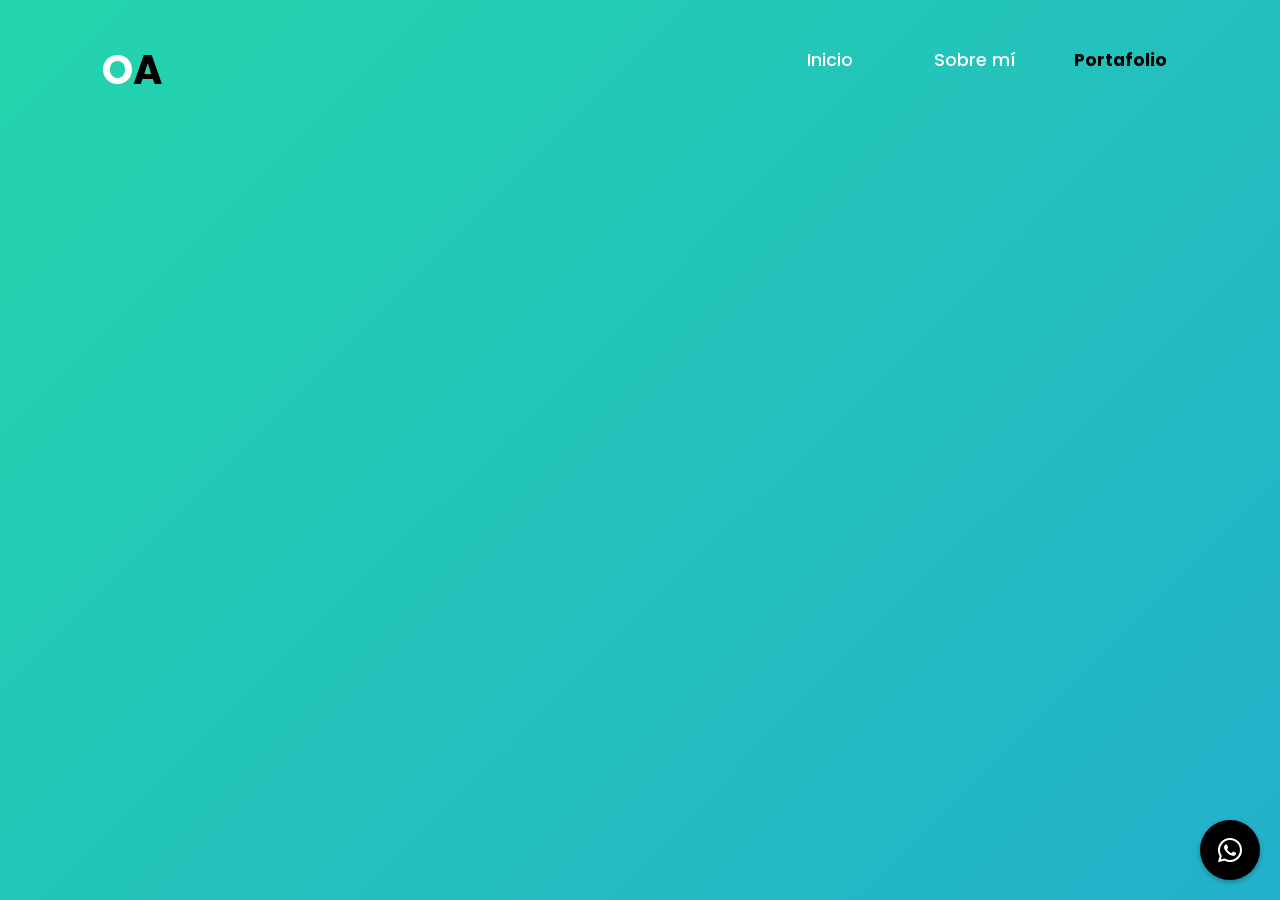
==== proyectos.html @ 76e5c549 "Update proyectos.html" ====
<!DOCTYPE html>
<html lang="es">
<head>
    <meta charset="UTF-8">
    <meta name="viewport" content="width=device-width, initial-scale=1.0">
    <title>Osmel Alcina - Portafolio</title>
    <link rel="stylesheet" href="style.css">
    <link href="https://fonts.googleapis.com/css2?family=Poppins:wght@300;400;600;700&display=swap" rel="stylesheet">
    <link rel="stylesheet" href="https://cdn.jsdelivr.net/npm/bootstrap-icons@1.10.5/font/bootstrap-icons.css">
</head>
<body>

    <header class="header">
        <div class="logo">
            <span>O</span>A
        </div>
    
        
    <div class="menu-container">
    <input type="checkbox" id="menu-toggle" class="menu-checkbox">
    
    <label for="menu-toggle" class="hamburger-button">
        <span></span>
        <span></span>
        <span></span>
    </label>

    <nav class="nav">
        <a href="index.html" class="nav-link">Inicio</a>
        <a href="sobre_mi.html" class="nav-link">Sobre mí</a>
        <a href="proyectos.html" class="nav-link active">Portafolio</a>
    </nav>
    </div>

    </header>


<main class="hero-container">
        
<section id="proyectos" >
 
<div class="wrapper">

<div class="media">
<div class="layer">
    <a href="proyectos/desarrollo_web.html" class="enlace hover-underline"> <h2>Desarrollo Web</h2> </a>
  </div>
<img src="images/wordpress.webp" alt="" />
</div>

<div class="media">
<div class="layer">
    <a href="proyectos/redes_sociales.html" class="enlace hover-underline"> <h2>Diseño para redes sociales</h2> </a>
  </div>
<img src="images/social_media.webp" alt="" />
</div>

<div class="media">
<div class="layer">
    <a href="proyectos/flyers_mas.html" class="enlace hover-underline"> <h2>Flyers y más</h2> </a>
  </div>
<img src="images/mas.webp" alt="" />
</div>

</div> 

  
</section>

<a href="https://wa.me/+584128976335?text=¡Hola! Me gustaría ponerme en contacto contigo para recibir más detalles. ¡Gracias!" target=”_blank” class="whatsapp-btn">
  <i class="bi bi-whatsapp"></i>
</a>


</main>

</body>
</html>
---- style.css ----
/* Reseteo básico de estilos */
* {
    margin: 0;
    padding: 0;
    box-sizing: border-box;
}

body {
    font-family: 'Poppins', sans-serif;
    color: #ffffff;
    min-height: 90vh;
    display: flex;
    flex-direction: column;
    overflow-x: hidden;
}

body {
  background: linear-gradient(-45deg, #ee7752, #e73c7e, #23a6d5, #23d5ab);
  background-size: 400% 400%;
  animation: gradient 15s ease infinite;
  height: max-content;
}

@keyframes gradient {
  0% {
    background-position: 0% 50%;
  }
  50% {
    background-position: 100% 50%;
  }
  100% {
    background-position: 0% 50%;
  }
}




/* --- ENCABEZADO Y NAVEGACIÓN (CON EFECTO ANIMADO) --- */
.header {
    display: flex;
    justify-content: space-between;
    align-items: center;
    padding: 40px 8%;
    width: 100%;
}

.logo {
    font-size: 2.5rem;
    font-weight: 700;
    color: #000000; 
}

.logo span {
    color: #ffffff; 
}

.logo:hover {
  animation: shake 0.8s cubic-bezier(.36,.07,.19,.97) both;
  
}

@keyframes shake {
  10%, 90% {
    transform: translate3d(-1px, 0, 0);
  }
  
  20%, 80% {
    transform: translate3d(2px, 0, 0);
  }

  30%, 50%, 70% {
    transform: translate3d(-4px, 0, 0);
  }

  40%, 60% {
    transform: translate3d(4px, 0, 0);
  }
}

.efecto_rebote:hover{
  animation: shake 0.8s cubic-bezier(.36,.07,.19,.97) both;
}


.nav {
    display: flex;
    gap: 20px;
}

/* Estilos base del enlace adaptados para el efecto */
.nav-link {
    color: #ffffff;
    text-decoration: none;
    font-weight: 500;
    font-size: 1.1rem;
    
    /* Ajustes necesarios para contener el SVG correctamente */
    display: inline-block;
    width: 115px;          /* Ancho fijo similar al del efecto original */
    height: 55px;          /* Altura para que el SVG se ubique abajo sin pisar el texto */
    text-align: center;
    line-height: 35px;     /* Centra verticalmente el texto dentro de la cajita */
    
    /* Transición suave para el color del texto */
    transition: color 0.45s ease, background-position-x 0.9s linear; 
}

/* Estado Hover: Aplica el fondo SVG y la animación */
.nav-link:hover {
    color: #000000; /* Cambia a negro al pasar el cursor para contrastar con tu diseño */
    background: url("[data-uri]%0D%0AIGlkPSJMYXllcl8xIiB4bWxucz0iaHR0cDovL3d3dy53My5vcmcvMjAwMC9zdmciIHhtbG5zOnhs%0D%0AaW5rPSJodHRwOi8vd3d3LnczLm9yZy8xOTk5L3hsaW5rIiB4PSIwcHgiIHk9IjBweCIKCSB3aWR0%0D%0AaD0iMzkwcHgiIGhlaWdodD0iNTBweCIgdmlld0JveD0iMCAwIDM5MCA1MCIgZW5hYmxlLWJhY2tn%0D%0Acm91bmQ9Im5ldyAwIDAgMzkwIDUwIiB4bWw6c3BhY2U9InByZXNlcnZlIj4KPHBhdGggZmlsbD0i%0D%0Abm9uZSIgc3Ryb2tlPSIjMDAwMDAwIiBzdHJva2Utd2lkdGg9IjEuNSIgc3Ryb2tlLW1pdGVybGlt%0D%0AaXQ9IjEwIiBkPSJNMCw0Ny41ODVjMCwwLDk3LjUsMCwxMzAsMAoJYzEzLjc1LDAsMjguNzQtMzgu%0D%0ANzc4LDQ2LjE2OC0xOS40MTZDMTkyLjY2OSw0Ni41LDI0My42MDMsNDcuNTg1LDI2MCw0Ny41ODVj%0D%0AMzEuODIxLDAsMTMwLDAsMTMwLDAiLz4KPC9zdmc+Cg==");
    background-repeat: no-repeat;
    background-position: bottom center; /* Asegura que la línea quede abajo del texto */
    animation: line 1s forwards;
}

/* Animación del trazado de la línea */
@keyframes line {
  0% {
    background-position-x: 390px;
  }
  100% {
    /* Mantiene la línea en su posición final al terminar la animación */
    background-position-x: center; 
  }
}

.nav-link.active {
    color: #030303; /* Color amarillo brillante (cámbialo por tu color de marca) */
    font-weight: 700; /* Un poco más gruesa la letra */
}


/* --- menu moviles --- */

/* ==========================================================================
   Estilos Base / Escritorio (Se mantiene tu diseño original)
   ========================================================================== */
.menu-container {
    position: relative;
    display: flex;
    align-items: center;
}

/* Ocultamos el checkbox y el botón en pantallas grandes */
.menu-checkbox {
    display: none;
}

.hamburger-button {
    display: none;
    flex-direction: column;
    justify-content: space-between;
    width: 30px;
    height: 21px;
    cursor: pointer;
    z-index: 1010;
}


/* Las tres líneas de la hamburguesa */
.hamburger-button span {
    width: 100%;
    height: 3px;
    background-color: #ffffff; /* Color blanco original de tus enlaces */
    border-radius: 3px;
    transition: all 0.3s ease;
}

.hamburger-button:hover span {
    background-color: #000000; /* Reemplaza esto por el color que desees para el hover */
}

/* Tu configuración original de navegación */
.nav {
    display: flex;
    gap: 30px; 
}

.nav-link {
    color: #ffffff;
    text-decoration: none;
    font-weight: 500;
    font-size: 1.1rem;
    transition: opacity 0.3s ease;
}

.nav-link:hover {
    opacity: 0.8;
}

/* ==========================================================================
   Responsive: Activación del Menú Hamburguesa en Móviles (Menos de 768px)
   ========================================================================== */
@media screen and (max-width: 768px) {
    /* Mostramos el botón hamburguesa */
    .hamburger-button {
        display: flex;
    }

    /* Convertimos el menú en una cortina desplegable de pantalla completa */
    .nav {
        position: fixed;
        top: 0;
        right: -100%; /* Oculto completamente a la derecha */
        width: 100%;
        height: 100vh;
        background-color: oklch(71.695% 0.17579 53.947 / 0.95); /* Fondo oscuro semitransparente */
        flex-direction: column;
        justify-content: center;
        align-items: center;
        gap: 40px; /* Más espacio entre opciones en móvil */
        transition: right 0.4s ease;
        z-index: 1000;
    }

    .nav-link {
        font-size: 1.5rem; /* Enlaces más grandes para pantallas táctiles */
    }

    /* TRUCO CSS: Cuando el checkbox esté marcado (~ selecciona al hermano .nav) */
    .menu-checkbox:checked ~ .nav {
        right: 0; /* Desplaza el menú hacia adentro de la pantalla */
    }

    /* ANIMACIÓN DE LA HAMBURGUESA (Se transforma en una "X" al abrirse) */
    .menu-checkbox:checked ~ .hamburger-button span:nth-child(1) {
        transform: translateY(9px) rotate(45deg);
    }

    .menu-checkbox:checked ~ .hamburger-button span:nth-child(2) {
        opacity: 0; /* Oculta la línea del medio */
    }

    .menu-checkbox:checked ~ .hamburger-button span:nth-child(3) {
        transform: translateY(-9px) rotate(-45deg);
    }
}





/* --- SECCIÓN HERO (CONTENIDO PRINCIPAL) --- */
.hero-container {
    display: flex;
    align-items: center;
    justify-content: space-between;
    padding: 0 8% 50px 8%;
    flex: 1; /* Ocupa el espacio restante de la pantalla */
    gap: 40px;
    margin: 0 auto;
}

/* Bloque de texto izquierdo */
.hero-content {
    max-width: 550px;
}

.hero-title {
    font-size: 3.5rem;
    font-weight: 400; /* "Osmel" es más delgado */
    margin-bottom: 5px;
    line-height: 1.1;
    text-align: center;
}

.hero-title .bold-text {
    font-weight: 700; /* "Alcina" es en negrita */
    color: #000000;  /* "Alcina" es de color negro */
}


.hero-subtitle {
    font-size: 2rem;
    font-weight: 400;
    color: #000000; /* Subtítulo en negro */
    margin-bottom: 25px;
    text-align: center;
}

.hero-description {
    font-size: 1.05rem;
    line-height: 1.6;
    margin-bottom: 35px;
    font-weight: 300;
    text-align: center; /* En tu diseño, este párrafo está centrado */
}

/* Botón de descarga */
.btn-download {
    display: inline-block;
    background-color: #000000;
    color: #ffffff;
    text-decoration: none;
    padding: 14px 45px;
    border-radius: 50px; /* Bordes completamente redondeados */
    font-weight: 600;
    font-size: 1.1rem;
    transition: transform 0.2s ease, background-color 0.2s ease;
    display: block;
    margin: 0 auto;
    width: max-content; /* Se ajusta al tamaño del texto */
}

.btn-download:hover {
    background-color: #222222;
    transform: scale(1.05);
}

/* Bloque de imagen derecho------------------------------------------------------------------------------------- */

/* --- CONTENEDOR DE LA IMAGEN CON EFECTO DE CUADRANTES --- */
.hero-image-container {
    display: flex;
    justify-content: center;
    align-items: center;
    flex: 1;
}

.image-circle {
    position: relative; /* Necesario para posicionar los cuadrantes de forma absoluta */
    width: 512px;
    height: 512px;
    border-radius: 50%;
    border: 6px solid #ffffff; /* Borde blanco grueso original */
    overflow: hidden; /* Mantiene el recorte circular perfecto incluso cuando se expanden */
    background-image: url('images/codigo_matrix.webp');
}

/* Estilos base para cada uno de los 4 cuadrantes */
.quadrant {
    position: absolute;
    width: 50%;
    height: 50%;
    /* Hace que la imagen de fondo de cada cuadrante mida el total de la esfera (500px) */
    background-size: 500px 500px; 
    background-repeat: no-repeat;
    transition: transform 0.35s ease-out; /* Transición suave al separar y regresar */
}

/* Posicionamiento y encuadre de la imagen en cada esquina */
.quadrant-1 {
    top: 0;
    left: 0;
    background-position: top left;
}

.quadrant-2 {
    top: 0;
    right: 0;
    background-position: top right;
}

.quadrant-3 {
    bottom: 0;
    left: 0;
    background-position: bottom left;
}

.quadrant-4 {
    bottom: 0;
    right: 0;
    background-position: bottom right;
}

/* --- EFECTO HOVER: Expansión controlada hacia las esquinas --- */
/* Nota: He usado un desplazamiento sutil (-12px / 12px) para que se note la división 
   pero no rompa radicalmente las facciones del rostro al pasar el cursor */

.image-circle:hover .quadrant-1 {
    transform: translate(-12px, -12px);
}

.image-circle:hover .quadrant-2 {
    transform: translate(12px, -12px);
}

.image-circle:hover .quadrant-3 {
    transform: translate(-12px, 12px);
}

.image-circle:hover .quadrant-4 {
    transform: translate(12px, 12px);
}


/* ==========================================================================
   RESPONSIVE DESIGN (Celulares y Tablets)
   ========================================================================== */

/* --- TABLETS (Pantallas menores a 992px) --- */
@media (max-width: 992px) {
    .hero-container {
        flex-direction: column-reverse; /* Imagen arriba, texto abajo */
        text-align: center;
        padding-top: 20px;
    }

    /* Reducimos el círculo a 380px */
    .image-circle {
        width: 392px;
        height: 392px;
    }

    /* ¡IMPORTANTE! Reajustamos el tamaño del fondo para que encaje en 380px */
    .quadrant {
        background-size: 380px 380px; 
    }

    /* Suavizamos el desplazamiento en tablets para que no se salga de los bordes */
    .image-circle:hover .quadrant-1 { transform: translate(-10px, -10px); }
    .image-circle:hover .quadrant-2 { transform: translate(10px, -10px); }
    .image-circle:hover .quadrant-3 { transform: translate(-10px, 10px); }
    .image-circle:hover .quadrant-4 { transform: translate(10px, 10px); }
}

/* --- CELULARES (Pantallas menores a 576px) --- */
@media (max-width: 576px) {
    /* Reducimos el círculo a un tamaño idóneo para móviles (280px) */
    .image-circle {
        width: 289px;
        height: 289px;
        border-width: 4px; /* Un borde un poco más delgado acorde al tamaño */
    }

    /* Reajustamos el tamaño del fondo al nuevo tamaño de 280px */
    .quadrant {
        background-size: 280px 280px; 
    }

    /* En celulares el hover táctil puede ser tosco; reducimos el efecto al mínimo */
    .image-circle:hover .quadrant-1 { transform: translate(-6px, -6px); }
    .image-circle:hover .quadrant-2 { transform: translate(6px, -6px); }
    .image-circle:hover .quadrant-3 { transform: translate(-6px, 6px); }
    .image-circle:hover .quadrant-4 { transform: translate(6px, 6px); }
    
    .hero-title {
        font-size: 2.5rem;
    }
    
    .hero-subtitle {
        font-size: 1.4rem;
    }
}




/* --- SECCIÓN SOBRE MÍ --- */
.about-section {
    color: #ffffff;
    padding: 80px 8%;
    display: flex;
    justify-content: center;
    align-items: center;
    width: 100%;
}

.about-container {
    max-width: 1000px; /* Limita el ancho para que la lectura sea cómoda */
    text-align: center; /* Centra todos los textos como en la imagen */
}

.about-title {
    font-size: 4.5rem; /* Tamaño grande para el título "Sobre mí" */
    font-weight: 400;
    color: #ffffff; /* "Sobre" en blanco */
    margin-bottom: 40px;
    letter-spacing: -1px;
}

.about-title .bold-text {
    font-weight: 700;
    color: #000000; /* "mí" en negro */
}

/* Contenedor de párrafos */
.about-text-content {
    display: flex;
    flex-direction: column;
    gap: 30px; /* Espaciado uniforme entre cada párrafo */
}

.about-text-content p {
    font-size: 1.15rem;
    line-height: 1.6;
    font-weight: 400;
    max-width: 900px;
    margin: 0 auto;
}

/* Resaltado para la pregunta "¿Qué hago y cómo lo hago?" */
.about-highlight {
    font-weight: 500;
    margin-top: 15px;
}

/* Negritas dentro de los pilares */
.about-text-content strong {
    font-weight: 600;
    color: #ffffff; /* Mantienen el color blanco pero con mayor grosor */
}

/* Párrafo final de cierre */
.about-footer-text {
    margin-top: 15px;
    font-weight: 400;
}

/* --- RESPONSIVE DESIGN (Ajustes para móviles) --- */
@media (max-width: 768px) {
    .about-section {
        padding: 50px 5%;
    }
    
    .about-title {
        font-size: 3rem;
        margin-bottom: 25px;
    }
    
    .about-text-content p {
        font-size: 1rem;
        line-height: 1.5;
    }
}


/* --- GALERIA PROYECTOS --- */


.wrapper {
  display: flex;
  justify-content: center;
  align-items: center;
  width: 100%;
  flex-wrap: wrap;
  gap: 40px;
}

.media {
  max-width: 500px;
  max-height: 500px;
  overflow: hidden;
  position: relative;
  display: flex;
  justify-content: center;
  align-items: center;
  border-radius: 20px 20px 20px 20px;
-moz-border-radius: 20px 20px 20px 20px;
-webkit-border-radius: 20px 20px 20px 20px;
}

.media img {
  max-width: 100%;
  height: auto;
}

.layer {
  opacity: 0;
  position: absolute;
  display: flex;
  justify-content: center;
  align-items: center;
  width: 10px;
  height: 90%;
  background: #0a0a0a;
  color: #ffffff;
  border-radius: 20px 20px 20px 20px;
-moz-border-radius: 20px 20px 20px 20px;
-webkit-border-radius: 20px 20px 20px 20px;

  transition: all 0.9s ease;
  p {
    transition: all 0.9s ease;
    transform: scale(0.1);
  }
  
}


.media:hover .layer {
  opacity: 0.8;
  width: 90%;
  transition: all 0.5s ease;
  p {
    transform: scale(1);
    transition: all 0.9s ease;
  }
}


.enlace{
color: #ffffff;
text-decoration: none;
}


.hover-underline {
  color: #ffffff;
  position: relative;
  display: inline-block;
}

.hover-underline::after,
.hover-underline::before {
  content: '';
  position: absolute;
  width: 100%;
  height: 2px;
  background: linear-gradient(to right, #ffffff, #ff7c02);
  bottom: -5px;
  left: 0;
  transform: scaleX(0);
  transform-origin: right;
  transition: transform 0.4s ease-out;
}

.hover-underline::before {
  top: -5px;
  transform-origin: left;
}

.hover-underline:hover::after,
.hover-underline:hover::before {
  transform: scaleX(1);
}


/* --- GALERIA --- */

.galeria-img{
    max-width: 1200px;
    margin: 0 auto;
    display: grid;
    grid-template-columns: repeat(3, 1fr);
    grid-template-rows: 250px;
    grid-gap: 20px;
    padding: 10px 0;
}

.box img{
    width: 100%;
    height: 100%;
    object-fit: cover;
    border-radius: 20px;
    box-shadow: 0 4px 8px 0 rgba(0, 0, 0, 0.2), 0 6px 20px 0 rgba(0, 0, 0, 0.19);
}

.box:nth-child(1){
    grid-column-start: span 2;
}

.box:nth-child(4){
    grid-column-start: span 2;
}

.box:hover{
    transform: scale(1.2); 
    transition: transform 0.3s ease;
}

@media(max-width:991px){
    .galeria-img{
        padding: 30px;
        grid-template-columns: repeat(1,1fr);
    }

    .box:nth-child(1){
    grid-column-start: span 1;
}
    
    .box:nth-child(4){
    grid-column-start: span 1;
}


}



/*Estilos generales del boton whatsapp*/
.whatsapp-btn {
  position: fixed;
  bottom: 20px;
  right: 20px;
  z-index: 9999;
  width: 60px;
  height: 60px;
  border-radius: 50%;
  background-color: #000000;
  display: flex;
  align-items: center;
  justify-content: center;
  box-shadow: 0 2px 5px rgba(0, 0, 0, 0.3);
  animation: breathe 2s ease-in-out infinite;
}

/*Estilos solo al icono whatsapp*/
.whatsapp-btn i {
  color: #fff;
  font-size: 24px;
  animation: beat 2s ease-in-out infinite;
  text-decoration: none;
}

/*Estilos con animation contorno respirando*/
@keyframes breathe {
  0% {
    box-shadow: 0 0 0 0 rgba(3, 3, 3, 0.5);
  }
  70% {
    box-shadow: 0 0 0 15px rgba(37, 211, 102, 0);
  }
  100% {
    box-shadow: 0 0 0 0 rgba(0, 0, 0, 0);
  }
}

/*Estilos de animacion del icono latiendo*/
@keyframes beat {
  0% {
    transform: scale(1);
  }
  50% {
    transform: scale(1.2);
  }
  100% {
    transform: scale(1);
  }
}
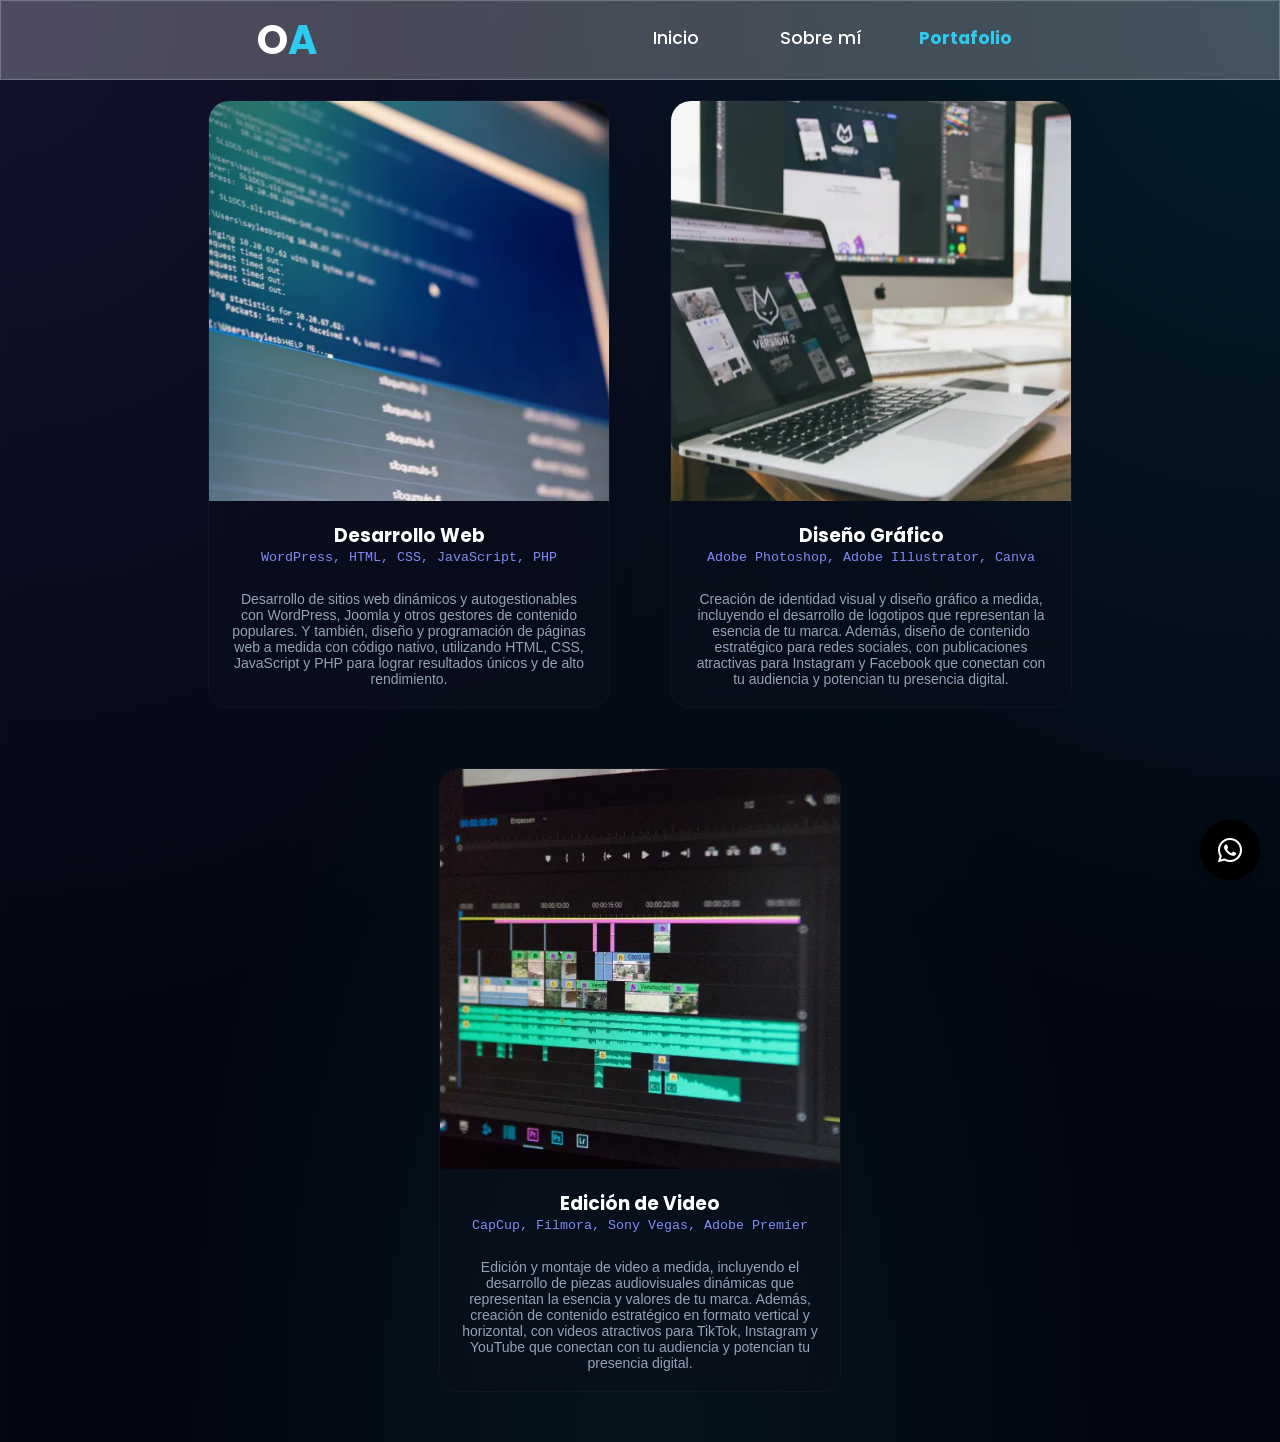
==== commit 4754e823: "Add files via upload" ====
--- a/proyectos.html
+++ b/proyectos.html
@@ -37,34 +37,97 @@
 
 <main class="hero-container">
         
-<section id="proyectos" >
+<section id="proyectos" class="wrapper" >
  
-<div class="wrapper">
 
-<div class="media">
-<div class="layer">
-    <a href="proyectos/desarrollo_web.html" class="enlace hover-underline"> <h2>Desarrollo Web</h2> </a>
+<div class="box_proyec">
+  <a href="proyectos/desarrollo_web/desarrollo_web.html" class="enlace">
+    <div class="media">
+      <div class="layer">
+          <h2 class="hover-underline">Desarrollo Web</h2>
+      </div>
+      <img src="images/desarrollo_web.webp" alt=""/>
+    </div>
+  </a>
+
+  <div class="box_inf">
+    <h3>Desarrollo Web</h3>
+    <p class="subtitulo_p"> WordPress, HTML, CSS, JavaScript, PHP  </p>
+
+    <br/>
+
+    <p class="cuadro_texto">
+     Desarrollo de sitios web dinámicos y autogestionables con WordPress,
+     Joomla y otros gestores de contenido populares.
+     Y también, diseño y programación de páginas web a medida
+     con código nativo, utilizando HTML, CSS, JavaScript y PHP para lograr
+     resultados únicos y de alto rendimiento.
+
+    </p>
   </div>
-<img src="images/wordpress.webp" alt="" />
 </div>
 
-<div class="media">
-<div class="layer">
-    <a href="proyectos/redes_sociales.html" class="enlace hover-underline"> <h2>Diseño para redes sociales</h2> </a>
+
+
+
+
+<div class="box_proyec">
+  <a href="proyectos/diseño_gráfico/diseño_gráfico.html" class="enlace">
+    <div class="media">
+      <div class="layer">
+          <h2 class="hover-underline">Diseño Gráfico</h2>
+      </div>
+      <img src="images/diseno_grafico.webp" alt=""/>
+    </div>
+  </a>
+
+  <div class="box_inf">
+    <h3>Diseño Gráfico</h3>
+    <p class="subtitulo_p"> Adobe Photoshop, Adobe Illustrator, Canva</p>
+
+    <br/>
+
+    <p class="cuadro_texto">
+     Creación de identidad visual y diseño gráfico a medida, 
+     incluyendo el desarrollo de logotipos que representan la esencia de tu marca. 
+     Además, diseño de contenido estratégico para redes sociales, con publicaciones
+     atractivas para Instagram y Facebook que conectan con tu audiencia
+     y potencian tu presencia digital.
+
+    </p>
   </div>
-<img src="images/social_media.webp" alt="" />
 </div>
 
-<div class="media">
-<div class="layer">
-    <a href="proyectos/flyers_mas.html" class="enlace hover-underline"> <h2>Flyers y más</h2> </a>
+
+<div class="box_proyec">
+  <a href="proyectos/edicion_video/edicion_video.html" class="enlace">
+    <div class="media">
+      <div class="layer">
+          <h2 class="hover-underline">Edición de Video</h2>
+      </div>
+      <img src="images/edicion_video.webp" alt=""/>
+    </div>
+  </a>
+
+  <div class="box_inf">
+    <h3>Edición de Video</h3>
+    <p class="subtitulo_p"> CapCup, Filmora, Sony Vegas, Adobe Premier</p>
+
+    <br/>
+
+    <p class="cuadro_texto">
+    Edición y montaje de video a medida, incluyendo el desarrollo de piezas audiovisuales dinámicas 
+    que representan la esencia y valores de tu marca. Además, creación de contenido estratégico en 
+    formato vertical y horizontal, con videos atractivos para TikTok, Instagram y YouTube que conectan
+    con tu audiencia y potencian tu presencia digital.    
+    </p>
   </div>
-<img src="images/mas.webp" alt="" />
 </div>
 
-</div> 
 
-  
+
+
+
 </section>
 
 <a href="https://wa.me/+584128976335?text=¡Hola! Me gustaría ponerme en contacto contigo para recibir más detalles. ¡Gracias!" target=”_blank” class="whatsapp-btn">
@@ -75,4 +138,4 @@
 </main>
 
 </body>
-</html>
+</html>
--- a/style.css
+++ b/style.css
@@ -8,17 +8,18 @@
 body {
     font-family: 'Poppins', sans-serif;
     color: #ffffff;
-    min-height: 90vh;
+    min-height: 100vh;
     display: flex;
     flex-direction: column;
     overflow-x: hidden;
 }
 
 body {
-  background: linear-gradient(-45deg, #ee7752, #e73c7e, #23a6d5, #23d5ab);
-  background-size: 400% 400%;
-  animation: gradient 15s ease infinite;
-  height: max-content;
+    
+    background-color: #030712;
+    background-image: radial-gradient(at 0% 0%, rgba(139, 92, 246, 0.12) 0px, transparent 50%), radial-gradient(at 100% 0%, rgba(6, 182, 212, 0.12) 0px, transparent 50%), radial-gradient(at 50% 100%, rgba(16, 185, 129, 0.08) 0px, transparent 50%), linear-gradient(rgba(255, 255, 255, 0.007) 1px, transparent 1px), linear-gradient(90deg, rgba(255, 255, 255, 0.007) 1px, transparent 1px);
+    background-size: 100%;
+
 }
 
 @keyframes gradient {
@@ -38,17 +39,38 @@
 
 /* --- ENCABEZADO Y NAVEGACIÓN (CON EFECTO ANIMADO) --- */
 .header {
-    display: flex;
+    
     justify-content: space-between;
     align-items: center;
-    padding: 40px 8%;
+    padding: 10px 20%;
     width: 100%;
+    height: 80px;
+    display: flex;
+    align-items: center;    /* Centra verticalmente */ 
+  
+    font-size: 1rem;
+    color:white;
+
+   background: rgba(255, 255, 255, .25);
+   -webkit-backdrop-filter: blur(5px);
+   backdrop-filter: blur(5px);
+   border: 1.5px solid rgba(209, 213, 219, 0.3);
+
+  /* position: relative; 
+   z-index: 1000; */
+
+   /* --- CAMBIOS AQUÍ --- */
+    position: fixed;   /* <--- Hace que el menú flote y no se mueva al hacer scroll */
+    top: 0;            /* <--- Lo pega firmemente al borde superior */
+    left: 0;           /* <--- Asegura que empiece desde el borde izquierdo */
+    z-index: 1000;    /* <--- Un número muy alto para que NADA (ni el canvas ni imágenes) se le pase por delante */
+
 }
 
 .logo {
     font-size: 2.5rem;
     font-weight: 700;
-    color: #000000; 
+    color: #2ECAEF; 
 }
 
 .logo span {
@@ -86,6 +108,7 @@
 .nav {
     display: flex;
     gap: 20px;
+
 }
 
 /* Estilos base del enlace adaptados para el efecto */
@@ -100,7 +123,7 @@
     width: 115px;          /* Ancho fijo similar al del efecto original */
     height: 55px;          /* Altura para que el SVG se ubique abajo sin pisar el texto */
     text-align: center;
-    line-height: 35px;     /* Centra verticalmente el texto dentro de la cajita */
+    line-height: 50px;     /* Centra verticalmente el texto dentro de la cajita */
     
     /* Transición suave para el color del texto */
     transition: color 0.45s ease, background-position-x 0.9s linear; 
@@ -108,7 +131,7 @@
 
 /* Estado Hover: Aplica el fondo SVG y la animación */
 .nav-link:hover {
-    color: #000000; /* Cambia a negro al pasar el cursor para contrastar con tu diseño */
+    color: #2ECAEF; /* Cambia a negro al pasar el cursor para contrastar con tu diseño */
     background: url("[data-uri]%0D%0AIGlkPSJMYXllcl8xIiB4bWxucz0iaHR0cDovL3d3dy53My5vcmcvMjAwMC9zdmciIHhtbG5zOnhs%0D%0AaW5rPSJodHRwOi8vd3d3LnczLm9yZy8xOTk5L3hsaW5rIiB4PSIwcHgiIHk9IjBweCIKCSB3aWR0%0D%0AaD0iMzkwcHgiIGhlaWdodD0iNTBweCIgdmlld0JveD0iMCAwIDM5MCA1MCIgZW5hYmxlLWJhY2tn%0D%0Acm91bmQ9Im5ldyAwIDAgMzkwIDUwIiB4bWw6c3BhY2U9InByZXNlcnZlIj4KPHBhdGggZmlsbD0i%0D%0Abm9uZSIgc3Ryb2tlPSIjMDAwMDAwIiBzdHJva2Utd2lkdGg9IjEuNSIgc3Ryb2tlLW1pdGVybGlt%0D%0AaXQ9IjEwIiBkPSJNMCw0Ny41ODVjMCwwLDk3LjUsMCwxMzAsMAoJYzEzLjc1LDAsMjguNzQtMzgu%0D%0ANzc4LDQ2LjE2OC0xOS40MTZDMTkyLjY2OSw0Ni41LDI0My42MDMsNDcuNTg1LDI2MCw0Ny41ODVj%0D%0AMzEuODIxLDAsMTMwLDAsMTMwLDAiLz4KPC9zdmc+Cg==");
     background-repeat: no-repeat;
     background-position: bottom center; /* Asegura que la línea quede abajo del texto */
@@ -127,12 +150,14 @@
 }
 
 .nav-link.active {
-    color: #030303; /* Color amarillo brillante (cámbialo por tu color de marca) */
+    color:#2ECAEF; /* Color amarillo brillante (cámbialo por tu color de marca) */
     font-weight: 700; /* Un poco más gruesa la letra */
+    
 }
 
 
 /* --- menu moviles --- */
+
 
 /* ==========================================================================
    Estilos Base / Escritorio (Se mantiene tu diseño original)
@@ -155,7 +180,7 @@
     width: 30px;
     height: 21px;
     cursor: pointer;
-    z-index: 1010;
+    z-index: 10005;
 }
 
 
@@ -169,7 +194,7 @@
 }
 
 .hamburger-button:hover span {
-    background-color: #000000; /* Reemplaza esto por el color que desees para el hover */
+    background-color: #2ECAEF; /* Reemplaza esto por el color que desees para el hover */
 }
 
 /* Tu configuración original de navegación */
@@ -184,16 +209,25 @@
     font-weight: 500;
     font-size: 1.1rem;
     transition: opacity 0.3s ease;
+    
 }
 
 .nav-link:hover {
-    opacity: 0.8;
+
+    color: #2ECAEF; /* Texto en celeste brillante */
+    background: url("[data-uri]");
+    background-repeat: no-repeat;
+    background-position: bottom center; 
+    animation: line 1s forwards;
+    opacity: 1;
 }
 
 /* ==========================================================================
    Responsive: Activación del Menú Hamburguesa en Móviles (Menos de 768px)
    ========================================================================== */
 @media screen and (max-width: 768px) {
+
+
     /* Mostramos el botón hamburguesa */
     .hamburger-button {
         display: flex;
@@ -206,13 +240,21 @@
         right: -100%; /* Oculto completamente a la derecha */
         width: 100%;
         height: 100vh;
-        background-color: oklch(71.695% 0.17579 53.947 / 0.95); /* Fondo oscuro semitransparente */
+       
+     background-color: rgba(0, 0, 0, 0.918);
+     -webkit-backdrop-filter: blur(5px);
+     backdrop-filter: blur(5px);
+     border: 1.5px solid rgba(209, 213, 219, 0.3);
+
+
+
+
         flex-direction: column;
         justify-content: center;
         align-items: center;
         gap: 40px; /* Más espacio entre opciones en móvil */
         transition: right 0.4s ease;
-        z-index: 1000;
+        z-index: 9999;
     }
 
     .nav-link {
@@ -237,6 +279,7 @@
         transform: translateY(-9px) rotate(-45deg);
     }
 }
+
 
 
 
@@ -251,6 +294,9 @@
     flex: 1; /* Ocupa el espacio restante de la pantalla */
     gap: 40px;
     margin: 0 auto;
+
+    /* --- AÑADE ESTO --- */
+    margin-top: 100px; /* <--- Empuja el contenido hacia abajo para que el menú fijo no lo tape */
 }
 
 /* Bloque de texto izquierdo */
@@ -258,60 +304,84 @@
     max-width: 550px;
 }
 
-.hero-title {
+.hero-title { /* Osmel */
+    font-family: Outfit, sans-serif;
+    font-weight: 800;
     font-size: 3.5rem;
-    font-weight: 400; /* "Osmel" es más delgado */
     margin-bottom: 5px;
     line-height: 1.1;
     text-align: center;
+    color: #2ECAEF;
 }
 
 .hero-title .bold-text {
     font-weight: 700; /* "Alcina" es en negrita */
-    color: #000000;  /* "Alcina" es de color negro */
+    color:#ffffff;
 }
 
 
 .hero-subtitle {
     font-size: 2rem;
+    color: #2ECAEF;
     font-weight: 400;
-    color: #000000; /* Subtítulo en negro */
     margin-bottom: 25px;
     text-align: center;
+    --tw-text-opacity: 1;
+    background-color: rgba(46, 200, 239, 0.13);
+    border-radius: 9999px;
+    border: solid 1px #2ECAEF;
+    
 }
 
 .hero-description {
-    font-size: 1.05rem;
-    line-height: 1.6;
-    margin-bottom: 35px;
+
+    font-size: 1.25rem;
+    line-height: 1.75rem;
+    --tw-text-opacity: 1;
+    color: rgb(148 163 184 / var(--tw-text-opacity, 1));
     font-weight: 300;
+    max-width: 42rem;
+    margin-top: 1.5rem;
+    margin-left: auto;
+    margin-right: auto;
+    font-family: Inter, sans-serif;
     text-align: center; /* En tu diseño, este párrafo está centrado */
 }
 
 /* Botón de descarga */
 .btn-download {
+
+    --tw-bg-opacity: 1;
+    background-color: rgb(34 211 238 / var(--tw-bg-opacity, 1));
+    box-shadow: 0 0 20px rgba(6, 182, 212, 0.3);
+    transition: all 0.3s ease;
+
+
+
     display: inline-block;
-    background-color: #000000;
-    color: #ffffff;
+    color: #000000;
     text-decoration: none;
-    padding: 14px 45px;
+    padding: 15px 45px;
     border-radius: 50px; /* Bordes completamente redondeados */
     font-weight: 600;
     font-size: 1.1rem;
     transition: transform 0.2s ease, background-color 0.2s ease;
     display: block;
     margin: 0 auto;
+    margin-top: 50px;
     width: max-content; /* Se ajusta al tamaño del texto */
 }
 
 .btn-download:hover {
-    background-color: #222222;
+    background-color: rgb(165 243 252 / var(--tw-text-opacity, 1));
     transform: scale(1.05);
+    --tw-text-opacity: 1;
 }
 
 /* Bloque de imagen derecho------------------------------------------------------------------------------------- */
 
 /* --- CONTENEDOR DE LA IMAGEN CON EFECTO DE CUADRANTES --- */
+
 .hero-image-container {
     display: flex;
     justify-content: center;
@@ -326,8 +396,10 @@
     border-radius: 50%;
     border: 6px solid #ffffff; /* Borde blanco grueso original */
     overflow: hidden; /* Mantiene el recorte circular perfecto incluso cuando se expanden */
-    background-image: url('images/codigo_matrix.webp');
-}
+
+}
+
+canvas {display:block;}
 
 /* Estilos base para cada uno de los 4 cuadrantes */
 .quadrant {
@@ -365,6 +437,7 @@
     background-position: bottom right;
 }
 
+
 /* --- EFECTO HOVER: Expansión controlada hacia las esquinas --- */
 /* Nota: He usado un desplazamiento sutil (-12px / 12px) para que se note la división 
    pero no rompa radicalmente las facciones del rostro al pasar el cursor */
@@ -456,11 +529,18 @@
     justify-content: center;
     align-items: center;
     width: 100%;
+
 }
 
 .about-container {
     max-width: 1000px; /* Limita el ancho para que la lectura sea cómoda */
     text-align: center; /* Centra todos los textos como en la imagen */
+
+    background: rgba(10, 15, 29, 0.5);
+    backdrop-filter: blur(12px);
+    -webkit-backdrop-filter: blur(12px);
+    border: 1px solid rgba(255, 255, 255, 0.03);
+    padding: 5% 5% 5% 5%;
 }
 
 .about-title {
@@ -473,7 +553,7 @@
 
 .about-title .bold-text {
     font-weight: 700;
-    color: #000000; /* "mí" en negro */
+    color: #2ECAEF; /* "mí" en negro */
 }
 
 /* Contenedor de párrafos */
@@ -536,60 +616,91 @@
   align-items: center;
   width: 100%;
   flex-wrap: wrap;
-  gap: 40px;
+  gap: 60px;
+
 }
 
 .media {
-  max-width: 500px;
-  max-height: 500px;
+  max-width: 400px;
+  max-height: 400px;
   overflow: hidden;
   position: relative;
   display: flex;
   justify-content: center;
   align-items: center;
-  border-radius: 20px 20px 20px 20px;
--moz-border-radius: 20px 20px 20px 20px;
--webkit-border-radius: 20px 20px 20px 20px;
+  border-radius: 20px 20px 0px 0px;
+}
+
+
+
+.box_proyec{
+    background: rgba(10, 15, 29, 0.5);
+    backdrop-filter: blur(12px);
+    -webkit-backdrop-filter: blur(12px);
+    border-radius: 20px 20px 20px 20px;
+    border: 1px solid rgba(255, 255, 255, 0.03);
+
+}
+
+.box_proyec:hover{
+
+    box-sizing: border-box;
+    border-width: 1px;
+    border-style: solid;
+    border-color: #2ECAEF;
+    box-shadow: 0 0 20px rgba(6, 182, 212, 0.3);
+}
+
+.box_proyec:hover h3{  
+    color: #2ECAEF;
+}
+
+
+.box_inf{
+    padding: 5% 5% 5% 5%;
+    text-align: center;
+    width: 400px;
+}
+
+.cuadro_texto{
+font-weight: 300;
+font-size: 0.875rem;
+--tw-text-opacity: 1;
+color: rgb(148 163 184 / var(--tw-text-opacity, 1));
 }
 
 .media img {
   max-width: 100%;
   height: auto;
+  display: block;
+  transition: filter 0.4s ease; /* Transición suave para el desenfoque */
 }
 
 .layer {
   opacity: 0;
   position: absolute;
+  top: 0;
+  left: 0;
   display: flex;
   justify-content: center;
   align-items: center;
-  width: 10px;
-  height: 90%;
-  background: #0a0a0a;
+  width: 100%;
+  height: 100%;
   color: #ffffff;
-  border-radius: 20px 20px 20px 20px;
--moz-border-radius: 20px 20px 20px 20px;
--webkit-border-radius: 20px 20px 20px 20px;
-
-  transition: all 0.9s ease;
-  p {
-    transition: all 0.9s ease;
-    transform: scale(0.1);
-  }
-  
+  font-size: 20pt;
+  border-radius: 20px 20px 0px 0px;
+  z-index: 2; /* <--- Esto garantiza que el texto flote por encima de la imagen */
+  transition: opacity 0.5s ease; 
 }
 
 
 .media:hover .layer {
-  opacity: 0.8;
-  width: 90%;
-  transition: all 0.5s ease;
-  p {
-    transform: scale(1);
-    transition: all 0.9s ease;
-  }
-}
-
+  opacity: 1;
+}
+
+.media:hover img {
+  filter: blur(5px) brightness(50%);
+}
 
 .enlace{
 color: #ffffff;
@@ -609,12 +720,22 @@
   position: absolute;
   width: 100%;
   height: 2px;
-  background: linear-gradient(to right, #ffffff, #ff7c02);
+  background: linear-gradient(to right, #ffffff, #2ECAEF);
   bottom: -5px;
   left: 0;
   transform: scaleX(0);
   transform-origin: right;
   transition: transform 0.4s ease-out;
+}
+
+.subtitulo_p{
+
+    --tw-text-opacity: 1;
+    color: rgb(129 140 248 / var(--tw-text-opacity, 1));
+    font-weight: 500;
+    font-size: 10pt;
+    line-height: 1rem;
+    font-family: JetBrains Mono, monospace;
 }
 
 .hover-underline::before {
